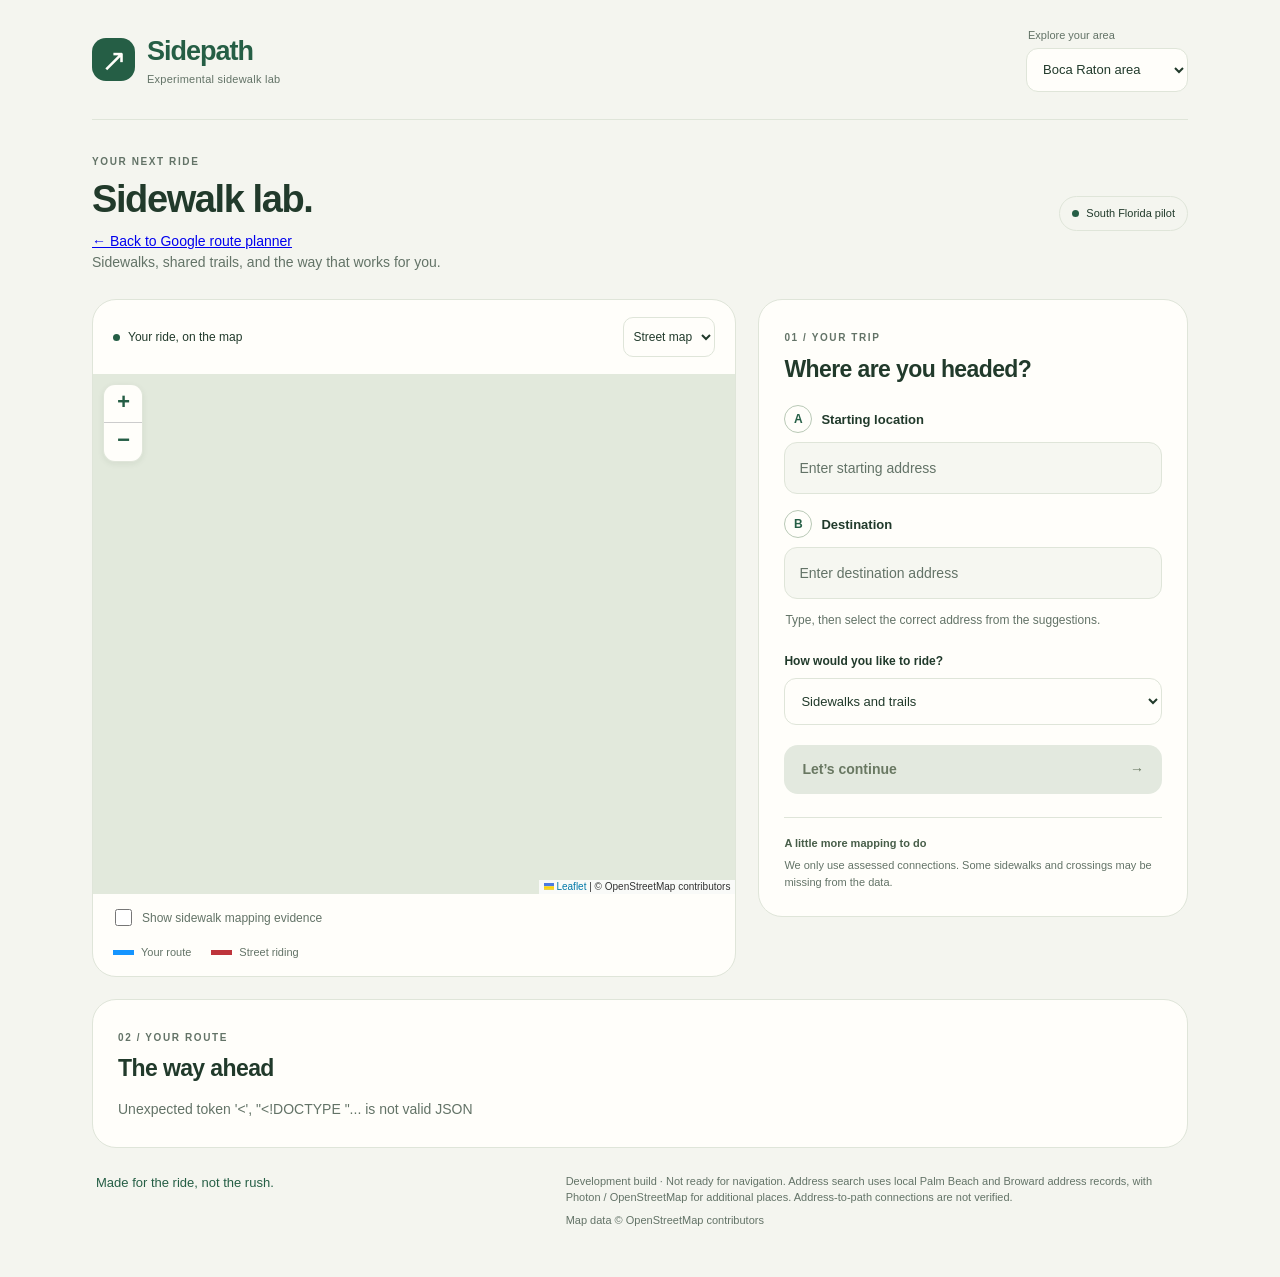
==== web/experimental.html @ 4f9e0a58 "Add Sidepath app with Google cycling routes and address autocomplete" ====
<!doctype html>
<html lang="en"><head><meta charset="utf-8"><meta name="viewport" content="width=device-width,initial-scale=1"><meta name="theme-color" content="#255e45"><title>Sidepath · Plan your ride</title><link rel="stylesheet" href="vendor/leaflet.css"><link rel="stylesheet" href="live.css"></head>
<body><main>
<header class="app-header"><a class="brand" href="/" aria-label="Sidepath home"><span class="brand-mark" aria-hidden="true">↗</span><span>Sidepath<span class="brand-caption">Experimental sidewalk lab</span></span></a><label class="region-picker"><span>Explore your area</span><select id="region" aria-label="Area"><option value="boca">Boca Raton area</option><option value="hollywood">Hollywood area</option></select></label></header>
<div class="page-heading"><div><p class="eyebrow">YOUR NEXT RIDE</p><h1>Sidewalk lab.</h1><p class="intro"><a href="/">← Back to Google route planner</a><br>Sidewalks, shared trails, and the way that works for you.</p></div><span class="pilot-badge"><span aria-hidden="true"></span>South Florida pilot</span></div>
<div class="planner-layout">
<div class="map-card"><div class="map-heading"><span><span class="map-dot" aria-hidden="true"></span>Your ride, on the map</span><select id="map-style" aria-label="Map style"><option value="street">Street map</option><option value="aerial">2026 aerial</option></select></div><div id="map" aria-label="Street map and routing network"></div><div class="map-tools"><label><input id="show-evidence" type="checkbox"> Show sidewalk mapping evidence</label><button id="fit-route" type="button" hidden>Show whole route</button></div><div class="map-legend" aria-label="Map legend"><span><i class="line selected"></i>Your route</span><span><i class="line street"></i>Street riding</span></div></div>
<section class="trip-card" aria-labelledby="trip-title"><div class="card-heading"><span class="step-label">01 / YOUR TRIP</span><h2 id="trip-title">Where are you headed?</h2></div>
<div class="address-fields"><div class="address-field"><label for="start-address"><span class="point-letter" aria-hidden="true">A</span>Starting location</label><input id="start-address" type="text" role="combobox" autocomplete="off" autocapitalize="words" spellcheck="false" aria-autocomplete="list" aria-controls="start-suggestions" aria-expanded="false" aria-describedby="start-search-status" placeholder="Enter starting address"><div id="start-suggestions" class="address-suggestions" role="listbox" aria-label="Starting location suggestions" hidden></div><p id="start-search-status" class="search-status" aria-live="polite"></p></div><div class="address-field"><label for="end-address"><span class="point-letter" aria-hidden="true">B</span>Destination</label><input id="end-address" type="text" role="combobox" autocomplete="off" autocapitalize="words" spellcheck="false" aria-autocomplete="list" aria-controls="end-suggestions" aria-expanded="false" aria-describedby="end-search-status" placeholder="Enter destination address"><div id="end-suggestions" class="address-suggestions" role="listbox" aria-label="Destination suggestions" hidden></div><p id="end-search-status" class="search-status" aria-live="polite"></p></div></div><p id="location-help" class="location-help">Type, then select the correct address from the suggestions.</p><div id="access"></div><a id="google-link" class="google-link" target="_blank" rel="noopener noreferrer" hidden>Open cycling directions in Google Maps ↗</a><p id="google-note" class="search-status" hidden>Google’s separate cycling route may include roads.</p>
<label class="mode-label" for="mode">How would you like to ride?</label><select id="mode"><option value="sidewalk">Sidewalks and trails</option><option value="bicycle">Bike roads are fine</option></select>
<button id="route" class="continue-button" disabled><span>Let’s continue</span><span aria-hidden="true">→</span></button>
<div class="coverage-note"><strong>A little more mapping to do</strong><p>We only use assessed connections. Some sidewalks and crossings may be missing from the data.</p></div>
</section>
</div>
<section class="route-card" aria-labelledby="route-heading"><div class="card-heading"><span class="step-label">02 / YOUR ROUTE</span><h2 id="route-heading">The way ahead</h2></div><div id="route-summary" hidden></div><div aria-live="polite"><p id="message">Loading coverage…</p><div id="choices"></div></div><ol id="directions"></ol></section>
<footer><span>Made for the ride, not the rush.</span><p>Development build · Not ready for navigation. Address search uses local Palm Beach and Broward address records, with Photon / OpenStreetMap for additional places. Address-to-path connections are not verified.</p><p>Map data © OpenStreetMap contributors</p></footer>
</main><script src="vendor/leaflet.js"></script><script src="address-search.js"></script><script src="imagery.js"></script><script src="live.js"></script></body></html>
---- web/vendor/leaflet.css ----
/* required styles */

.leaflet-pane,
.leaflet-tile,
.leaflet-marker-icon,
.leaflet-marker-shadow,
.leaflet-tile-container,
.leaflet-pane > svg,
.leaflet-pane > canvas,
.leaflet-zoom-box,
.leaflet-image-layer,
.leaflet-layer {
	position: absolute;
	left: 0;
	top: 0;
	}
.leaflet-container {
	overflow: hidden;
	}
.leaflet-tile,
.leaflet-marker-icon,
.leaflet-marker-shadow {
	-webkit-user-select: none;
	   -moz-user-select: none;
	        user-select: none;
	  -webkit-user-drag: none;
	}
/* Prevents IE11 from highlighting tiles in blue */
.leaflet-tile::selection {
	background: transparent;
}
/* Safari renders non-retina tile on retina better with this, but Chrome is worse */
.leaflet-safari .leaflet-tile {
	image-rendering: -webkit-optimize-contrast;
	}
/* hack that prevents hw layers "stretching" when loading new tiles */
.leaflet-safari .leaflet-tile-container {
	width: 1600px;
	height: 1600px;
	-webkit-transform-origin: 0 0;
	}
.leaflet-marker-icon,
.leaflet-marker-shadow {
	display: block;
	}
/* .leaflet-container svg: reset svg max-width decleration shipped in Joomla! (joomla.org) 3.x */
/* .leaflet-container img: map is broken in FF if you have max-width: 100% on tiles */
.leaflet-container .leaflet-overlay-pane svg {
	max-width: none !important;
	max-height: none !important;
	}
.leaflet-container .leaflet-marker-pane img,
.leaflet-container .leaflet-shadow-pane img,
.leaflet-container .leaflet-tile-pane img,
.leaflet-container img.leaflet-image-layer,
.leaflet-container .leaflet-tile {
	max-width: none !important;
	max-height: none !important;
	width: auto;
	padding: 0;
	}

.leaflet-container img.leaflet-tile {
	/* See: https://bugs.chromium.org/p/chromium/issues/detail?id=600120 */
	mix-blend-mode: plus-lighter;
}

.leaflet-container.leaflet-touch-zoom {
	-ms-touch-action: pan-x pan-y;
	touch-action: pan-x pan-y;
	}
.leaflet-container.leaflet-touch-drag {
	-ms-touch-action: pinch-zoom;
	/* Fallback for FF which doesn't support pinch-zoom */
	touch-action: none;
	touch-action: pinch-zoom;
}
.leaflet-container.leaflet-touch-drag.leaflet-touch-zoom {
	-ms-touch-action: none;
	touch-action: none;
}
.leaflet-container {
	-webkit-tap-highlight-color: transparent;
}
.leaflet-container a {
	-webkit-tap-highlight-color: rgba(51, 181, 229, 0.4);
}
.leaflet-tile {
	filter: inherit;
	visibility: hidden;
	}
.leaflet-tile-loaded {
	visibility: inherit;
	}
.leaflet-zoom-box {
	width: 0;
	height: 0;
	-moz-box-sizing: border-box;
	     box-sizing: border-box;
	z-index: 800;
	}
/* workaround for https://bugzilla.mozilla.org/show_bug.cgi?id=888319 */
.leaflet-overlay-pane svg {
	-moz-user-select: none;
	}

.leaflet-pane         { z-index: 400; }

.leaflet-tile-pane    { z-index: 200; }
.leaflet-overlay-pane { z-index: 400; }
.leaflet-shadow-pane  { z-index: 500; }
.leaflet-marker-pane  { z-index: 600; }
.leaflet-tooltip-pane   { z-index: 650; }
.leaflet-popup-pane   { z-index: 700; }

.leaflet-map-pane canvas { z-index: 100; }
.leaflet-map-pane svg    { z-index: 200; }

.leaflet-vml-shape {
	width: 1px;
	height: 1px;
	}
.lvml {
	behavior: url(#default#VML);
	display: inline-block;
	position: absolute;
	}


/* control positioning */

.leaflet-control {
	position: relative;
	z-index: 800;
	pointer-events: visiblePainted; /* IE 9-10 doesn't have auto */
	pointer-events: auto;
	}
.leaflet-top,
.leaflet-bottom {
	position: absolute;
	z-index: 1000;
	pointer-events: none;
	}
.leaflet-top {
	top: 0;
	}
.leaflet-right {
	right: 0;
	}
.leaflet-bottom {
	bottom: 0;
	}
.leaflet-left {
	left: 0;
	}
.leaflet-control {
	float: left;
	clear: both;
	}
.leaflet-right .leaflet-control {
	float: right;
	}
.leaflet-top .leaflet-control {
	margin-top: 10px;
	}
.leaflet-bottom .leaflet-control {
	margin-bottom: 10px;
	}
.leaflet-left .leaflet-control {
	margin-left: 10px;
	}
.leaflet-right .leaflet-control {
	margin-right: 10px;
	}


/* zoom and fade animations */

.leaflet-fade-anim .leaflet-popup {
	opacity: 0;
	-webkit-transition: opacity 0.2s linear;
	   -moz-transition: opacity 0.2s linear;
	        transition: opacity 0.2s linear;
	}
.leaflet-fade-anim .leaflet-map-pane .leaflet-popup {
	opacity: 1;
	}
.leaflet-zoom-animated {
	-webkit-transform-origin: 0 0;
	    -ms-transform-origin: 0 0;
	        transform-origin: 0 0;
	}
svg.leaflet-zoom-animated {
	will-change: transform;
}

.leaflet-zoom-anim .leaflet-zoom-animated {
	-webkit-transition: -webkit-transform 0.25s cubic-bezier(0,0,0.25,1);
	   -moz-transition:    -moz-transform 0.25s cubic-bezier(0,0,0.25,1);
	        transition:         transform 0.25s cubic-bezier(0,0,0.25,1);
	}
.leaflet-zoom-anim .leaflet-tile,
.leaflet-pan-anim .leaflet-tile {
	-webkit-transition: none;
	   -moz-transition: none;
	        transition: none;
	}

.leaflet-zoom-anim .leaflet-zoom-hide {
	visibility: hidden;
	}


/* cursors */

.leaflet-interactive {
	cursor: pointer;
	}
.leaflet-grab {
	cursor: -webkit-grab;
	cursor:    -moz-grab;
	cursor:         grab;
	}
.leaflet-crosshair,
.leaflet-crosshair .leaflet-interactive {
	cursor: crosshair;
	}
.leaflet-popup-pane,
.leaflet-control {
	cursor: auto;
	}
.leaflet-dragging .leaflet-grab,
.leaflet-dragging .leaflet-grab .leaflet-interactive,
.leaflet-dragging .leaflet-marker-draggable {
	cursor: move;
	cursor: -webkit-grabbing;
	cursor:    -moz-grabbing;
	cursor:         grabbing;
	}

/* marker & overlays interactivity */
.leaflet-marker-icon,
.leaflet-marker-shadow,
.leaflet-image-layer,
.leaflet-pane > svg path,
.leaflet-tile-container {
	pointer-events: none;
	}

.leaflet-marker-icon.leaflet-interactive,
.leaflet-image-layer.leaflet-interactive,
.leaflet-pane > svg path.leaflet-interactive,
svg.leaflet-image-layer.leaflet-interactive path {
	pointer-events: visiblePainted; /* IE 9-10 doesn't have auto */
	pointer-events: auto;
	}

/* visual tweaks */

.leaflet-container {
	background: #ddd;
	outline-offset: 1px;
	}
.leaflet-container a {
	color: #0078A8;
	}
.leaflet-zoom-box {
	border: 2px dotted #38f;
	background: rgba(255,255,255,0.5);
	}


/* general typography */
.leaflet-container {
	font-family: "Helvetica Neue", Arial, Helvetica, sans-serif;
	font-size: 12px;
	font-size: 0.75rem;
	line-height: 1.5;
	}


/* general toolbar styles */

.leaflet-bar {
	box-shadow: 0 1px 5px rgba(0,0,0,0.65);
	border-radius: 4px;
	}
.leaflet-bar a {
	background-color: #fff;
	border-bottom: 1px solid #ccc;
	width: 26px;
	height: 26px;
	line-height: 26px;
	display: block;
	text-align: center;
	text-decoration: none;
	color: black;
	}
.leaflet-bar a,
.leaflet-control-layers-toggle {
	background-position: 50% 50%;
	background-repeat: no-repeat;
	display: block;
	}
.leaflet-bar a:hover,
.leaflet-bar a:focus {
	background-color: #f4f4f4;
	}
.leaflet-bar a:first-child {
	border-top-left-radius: 4px;
	border-top-right-radius: 4px;
	}
.leaflet-bar a:last-child {
	border-bottom-left-radius: 4px;
	border-bottom-right-radius: 4px;
	border-bottom: none;
	}
.leaflet-bar a.leaflet-disabled {
	cursor: default;
	background-color: #f4f4f4;
	color: #bbb;
	}

.leaflet-touch .leaflet-bar a {
	width: 30px;
	height: 30px;
	line-height: 30px;
	}
.leaflet-touch .leaflet-bar a:first-child {
	border-top-left-radius: 2px;
	border-top-right-radius: 2px;
	}
.leaflet-touch .leaflet-bar a:last-child {
	border-bottom-left-radius: 2px;
	border-bottom-right-radius: 2px;
	}

/* zoom control */

.leaflet-control-zoom-in,
.leaflet-control-zoom-out {
	font: bold 18px 'Lucida Console', Monaco, monospace;
	text-indent: 1px;
	}

.leaflet-touch .leaflet-control-zoom-in, .leaflet-touch .leaflet-control-zoom-out  {
	font-size: 22px;
	}


/* layers control */

.leaflet-control-layers {
	box-shadow: 0 1px 5px rgba(0,0,0,0.4);
	background: #fff;
	border-radius: 5px;
	}
.leaflet-control-layers-toggle {
	background-image: url(images/layers.png);
	width: 36px;
	height: 36px;
	}
.leaflet-retina .leaflet-control-layers-toggle {
	background-image: url(images/layers-2x.png);
	background-size: 26px 26px;
	}
.leaflet-touch .leaflet-control-layers-toggle {
	width: 44px;
	height: 44px;
	}
.leaflet-control-layers .leaflet-control-layers-list,
.leaflet-control-layers-expanded .leaflet-control-layers-toggle {
	display: none;
	}
.leaflet-control-layers-expanded .leaflet-control-layers-list {
	display: block;
	position: relative;
	}
.leaflet-control-layers-expanded {
	padding: 6px 10px 6px 6px;
	color: #333;
	background: #fff;
	}
.leaflet-control-layers-scrollbar {
	overflow-y: scroll;
	overflow-x: hidden;
	padding-right: 5px;
	}
.leaflet-control-layers-selector {
	margin-top: 2px;
	position: relative;
	top: 1px;
	}
.leaflet-control-layers label {
	display: block;
	font-size: 13px;
	font-size: 1.08333em;
	}
.leaflet-control-layers-separator {
	height: 0;
	border-top: 1px solid #ddd;
	margin: 5px -10px 5px -6px;
	}

/* Default icon URLs */
.leaflet-default-icon-path { /* used only in path-guessing heuristic, see L.Icon.Default */
	background-image: url(images/marker-icon.png);
	}


/* attribution and scale controls */

.leaflet-container .leaflet-control-attribution {
	background: #fff;
	background: rgba(255, 255, 255, 0.8);
	margin: 0;
	}
.leaflet-control-attribution,
.leaflet-control-scale-line {
	padding: 0 5px;
	color: #333;
	line-height: 1.4;
	}
.leaflet-control-attribution a {
	text-decoration: none;
	}
.leaflet-control-attribution a:hover,
.leaflet-control-attribution a:focus {
	text-decoration: underline;
	}
.leaflet-attribution-flag {
	display: inline !important;
	vertical-align: baseline !important;
	width: 1em;
	height: 0.6669em;
	}
.leaflet-left .leaflet-control-scale {
	margin-left: 5px;
	}
.leaflet-bottom .leaflet-control-scale {
	margin-bottom: 5px;
	}
.leaflet-control-scale-line {
	border: 2px solid #777;
	border-top: none;
	line-height: 1.1;
	padding: 2px 5px 1px;
	white-space: nowrap;
	-moz-box-sizing: border-box;
	     box-sizing: border-box;
	background: rgba(255, 255, 255, 0.8);
	text-shadow: 1px 1px #fff;
	}
.leaflet-control-scale-line:not(:first-child) {
	border-top: 2px solid #777;
	border-bottom: none;
	margin-top: -2px;
	}
.leaflet-control-scale-line:not(:first-child):not(:last-child) {
	border-bottom: 2px solid #777;
	}

.leaflet-touch .leaflet-control-attribution,
.leaflet-touch .leaflet-control-layers,
.leaflet-touch .leaflet-bar {
	box-shadow: none;
	}
.leaflet-touch .leaflet-control-layers,
.leaflet-touch .leaflet-bar {
	border: 2px solid rgba(0,0,0,0.2);
	background-clip: padding-box;
	}


/* popup */

.leaflet-popup {
	position: absolute;
	text-align: center;
	margin-bottom: 20px;
	}
.leaflet-popup-content-wrapper {
	padding: 1px;
	text-align: left;
	border-radius: 12px;
	}
.leaflet-popup-content {
	margin: 13px 24px 13px 20px;
	line-height: 1.3;
	font-size: 13px;
	font-size: 1.08333em;
	min-height: 1px;
	}
.leaflet-popup-content p {
	margin: 17px 0;
	margin: 1.3em 0;
	}
.leaflet-popup-tip-container {
	width: 40px;
	height: 20px;
	position: absolute;
	left: 50%;
	margin-top: -1px;
	margin-left: -20px;
	overflow: hidden;
	pointer-events: none;
	}
.leaflet-popup-tip {
	width: 17px;
	height: 17px;
	padding: 1px;

	margin: -10px auto 0;
	pointer-events: auto;

	-webkit-transform: rotate(45deg);
	   -moz-transform: rotate(45deg);
	    -ms-transform: rotate(45deg);
	        transform: rotate(45deg);
	}
.leaflet-popup-content-wrapper,
.leaflet-popup-tip {
	background: white;
	color: #333;
	box-shadow: 0 3px 14px rgba(0,0,0,0.4);
	}
.leaflet-container a.leaflet-popup-close-button {
	position: absolute;
	top: 0;
	right: 0;
	border: none;
	text-align: center;
	width: 24px;
	height: 24px;
	font: 16px/24px Tahoma, Verdana, sans-serif;
	color: #757575;
	text-decoration: none;
	background: transparent;
	}
.leaflet-container a.leaflet-popup-close-button:hover,
.leaflet-container a.leaflet-popup-close-button:focus {
	color: #585858;
	}
.leaflet-popup-scrolled {
	overflow: auto;
	}

.leaflet-oldie .leaflet-popup-content-wrapper {
	-ms-zoom: 1;
	}
.leaflet-oldie .leaflet-popup-tip {
	width: 24px;
	margin: 0 auto;

	-ms-filter: "progid:DXImageTransform.Microsoft.Matrix(M11=0.70710678, M12=0.70710678, M21=-0.70710678, M22=0.70710678)";
	filter: progid:DXImageTransform.Microsoft.Matrix(M11=0.70710678, M12=0.70710678, M21=-0.70710678, M22=0.70710678);
	}

.leaflet-oldie .leaflet-control-zoom,
.leaflet-oldie .leaflet-control-layers,
.leaflet-oldie .leaflet-popup-content-wrapper,
.leaflet-oldie .leaflet-popup-tip {
	border: 1px solid #999;
	}


/* div icon */

.leaflet-div-icon {
	background: #fff;
	border: 1px solid #666;
	}


/* Tooltip */
/* Base styles for the element that has a tooltip */
.leaflet-tooltip {
	position: absolute;
	padding: 6px;
	background-color: #fff;
	border: 1px solid #fff;
	border-radius: 3px;
	color: #222;
	white-space: nowrap;
	-webkit-user-select: none;
	-moz-user-select: none;
	-ms-user-select: none;
	user-select: none;
	pointer-events: none;
	box-shadow: 0 1px 3px rgba(0,0,0,0.4);
	}
.leaflet-tooltip.leaflet-interactive {
	cursor: pointer;
	pointer-events: auto;
	}
.leaflet-tooltip-top:before,
.leaflet-tooltip-bottom:before,
.leaflet-tooltip-left:before,
.leaflet-tooltip-right:before {
	position: absolute;
	pointer-events: none;
	border: 6px solid transparent;
	background: transparent;
	content: "";
	}

/* Directions */

.leaflet-tooltip-bottom {
	margin-top: 6px;
}
.leaflet-tooltip-top {
	margin-top: -6px;
}
.leaflet-tooltip-bottom:before,
.leaflet-tooltip-top:before {
	left: 50%;
	margin-left: -6px;
	}
.leaflet-tooltip-top:before {
	bottom: 0;
	margin-bottom: -12px;
	border-top-color: #fff;
	}
.leaflet-tooltip-bottom:before {
	top: 0;
	margin-top: -12px;
	margin-left: -6px;
	border-bottom-color: #fff;
	}
.leaflet-tooltip-left {
	margin-left: -6px;
}
.leaflet-tooltip-right {
	margin-left: 6px;
}
.leaflet-tooltip-left:before,
.leaflet-tooltip-right:before {
	top: 50%;
	margin-top: -6px;
	}
.leaflet-tooltip-left:before {
	right: 0;
	margin-right: -12px;
	border-left-color: #fff;
	}
.leaflet-tooltip-right:before {
	left: 0;
	margin-left: -12px;
	border-right-color: #fff;
	}

/* Printing */

@media print {
	/* Prevent printers from removing background-images of controls. */
	.leaflet-control {
		-webkit-print-color-adjust: exact;
		print-color-adjust: exact;
		}
	}
---- web/live.css ----
:root{--forest:#255e45;--forest-dark:#18442f;--ink:#213a2b;--muted:#637367;--cream:#f4f5ef;--surface:#fffefa;--sage:#e9efe4;--line:#dfe5d9;--red:#be343b;--red-soft:#fff1ef;--radius:24px;color-scheme:light;font-family:-apple-system,BlinkMacSystemFont,'Segoe UI',sans-serif;color:var(--ink);background:var(--cream)}
*{box-sizing:border-box}body{margin:0;font-size:15px;line-height:1.5}button,input,select{font:inherit}button,select{cursor:pointer}button{min-height:48px}button:focus-visible,select:focus-visible,a:focus-visible{outline:3px solid #8caa61;outline-offset:4px}button,select,a{touch-action:manipulation}button{transition:background-color .16s ease,border-color .16s ease,color .16s ease}button:disabled{cursor:not-allowed}main{max-width:1160px;margin:auto;padding:0 32px 24px}.app-header{display:flex;justify-content:space-between;align-items:center;gap:24px;padding:27px 0;border-bottom:1px solid var(--line)}.brand{display:flex;align-items:center;gap:12px;text-decoration:none;color:var(--forest);font-size:27px;font-weight:650;letter-spacing:-1px}.brand-mark{width:43px;height:43px;background:var(--forest);color:#fffefa;border-radius:14px;display:grid;place-items:center;font-size:31px;font-weight:400}.brand-caption{display:block;font-size:11px;letter-spacing:.25px;font-weight:500;color:var(--muted)}.region-picker{display:grid;gap:4px}.region-picker>span{font-size:11px;color:var(--muted);padding-left:2px}.region-picker select{border:1px solid var(--line);border-radius:12px;background:var(--surface);color:var(--ink);padding:10px 30px 10px 12px;min-height:44px;font-size:13px}.page-heading{display:flex;justify-content:space-between;gap:20px;align-items:center;padding:34px 0 26px}.eyebrow,.step-label{font-size:10px;font-weight:650;letter-spacing:1.6px;color:var(--muted)}.eyebrow{margin:0 0 9px}h1{font-size:38px;line-height:1.12;letter-spacing:-1.4px;margin:0;font-weight:600}.intro{color:var(--muted);margin:11px 0 0;font-size:14px}.pilot-badge{display:flex;align-items:center;gap:7px;border:1px solid var(--line);border-radius:30px;padding:8px 12px;font-size:11px;white-space:nowrap}.pilot-badge>span,.map-dot{width:7px;height:7px;background:var(--forest);border-radius:50%;display:inline-block}.planner-layout{display:grid;grid-template-columns:minmax(0,1.5fr) minmax(310px,1fr);gap:22px;align-items:start}.map-card,.trip-card,.route-card{background:var(--surface);border:1px solid var(--line);border-radius:var(--radius)}.map-heading{display:flex;justify-content:space-between;align-items:center;gap:10px;padding:17px 20px;font-size:12px}.map-heading>span:first-child{display:flex;align-items:center;gap:8px}.map-hint{color:var(--muted);font-size:11px}#map{height:458px;background:#e2e9dc;z-index:0}.map-legend{display:flex;flex-wrap:wrap;gap:12px 20px;padding:15px 20px;font-size:11px;color:var(--muted)}.map-legend span{display:flex;align-items:center;gap:7px}.line{display:inline-block;width:21px;height:0;border-top:3px solid #699578}.line.selected{border-color:var(--forest);border-top-width:5px}.line.street{border-color:var(--red);border-top-width:5px}.trip-card{padding:25px}.card-heading{margin-bottom:22px}h2{font-size:23px;line-height:1.25;letter-spacing:-.6px;margin:7px 0 0;font-weight:600}.locations{display:grid;gap:9px}.locations button{display:flex;align-items:center;gap:12px;width:100%;padding:14px;background:#f6f7f1;color:var(--ink);border:1px solid var(--line);border-radius:15px;text-align:left;min-height:80px}.locations button[aria-pressed=true]{background:var(--sage);border-color:var(--forest);box-shadow:inset 0 0 0 1px var(--forest)}.point-letter{width:28px;height:28px;border:1px solid #b9c9b6;border-radius:50%;display:grid;place-items:center;flex:none;color:var(--forest);font-size:12px}.location-copy{min-width:0;flex:1}.location-copy strong{display:block;font-size:13px;font-weight:600}.location-copy>span{display:block;font-size:12px;color:var(--muted);margin-top:4px;overflow-wrap:anywhere}.location-action{color:var(--forest);font-size:19px}.location-help{font-size:12px;line-height:1.5;margin:12px 1px 23px;color:var(--muted)}.mode-label{display:block;font-size:12px;font-weight:600;margin-bottom:8px}#mode{width:100%;padding:13px 30px 13px 12px;background:var(--surface);border:1px solid var(--line);border-radius:12px;color:var(--ink);font-size:13px;min-height:47px}.continue-button{margin-top:20px;display:flex;justify-content:space-between;align-items:center;width:100%;padding:14px 18px;border:0;border-radius:14px;background:var(--forest);color:#fffefa;font-size:14px;font-weight:600}.continue-button:disabled{background:#e3e9df;color:#697862}.continue-button:not(:disabled):hover{background:var(--forest-dark)}.coverage-note{border-top:1px solid var(--line);margin-top:23px;padding-top:17px;color:var(--muted);font-size:11px}.coverage-note strong{font-weight:600;color:#485e49}.coverage-note p{margin:5px 0 0;line-height:1.55}#access:empty{display:none}#access{margin:0 0 20px;display:grid;gap:6px}#access button{width:100%;padding:12px;text-align:left;background:var(--sage);color:var(--ink);border:1px solid var(--line);border-radius:10px;font-size:12px}#access button:hover{border-color:var(--forest)}.route-card{margin-top:22px;padding:25px}.route-card .card-heading{margin-bottom:15px}#message{white-space:pre-line;color:var(--muted);font-size:14px;margin:0;line-height:1.7}#choices:empty,#directions:empty{display:none}#choices button{background:var(--forest);color:#fff;border:0;border-radius:12px;padding:12px 16px;margin-top:14px}#directions{list-style:none;counter-reset:directions;padding:0;margin:24px 0 0}#directions li{counter-increment:directions;display:flex;align-items:baseline;gap:12px;border-top:1px solid var(--line);padding:14px 8px;font-size:13px}#directions li::before{content:counter(directions,decimal-leading-zero);font-size:11px;color:var(--muted);font-variant-numeric:tabular-nums}#directions li.road{background:var(--red-soft);color:var(--red);border-left:3px solid var(--red);border-radius:8px;margin:6px 0}footer{display:grid;grid-template-columns:1fr 1.4fr;gap:6px 28px;color:var(--muted);padding:25px 4px;font-size:11px}footer>span{font-size:13px;color:var(--forest)}footer p{margin:0}footer p:last-child{grid-column:2}.leaflet-container{font-family:inherit}.leaflet-control-zoom{border:1px solid var(--line)!important;box-shadow:0 2px 6px #20392312!important;border-radius:12px!important;overflow:hidden}.leaflet-control-zoom a{color:var(--forest)!important;background:var(--surface)!important;width:38px!important;height:38px!important;line-height:38px!important}.leaflet-control-attribution{font-size:10px!important}.leaflet-tooltip{font-family:inherit;border-radius:9px;padding:7px 10px}
@media(max-width:850px){main{padding:0 20px 20px}.planner-layout{grid-template-columns:minmax(0,1fr)}#map{height:380px}.trip-card{padding:23px}.locations{grid-template-columns:1fr 1fr}.pilot-badge{display:none}.page-heading{padding:26px 0 22px}.map-card{max-width:100%}}
@media(max-width:480px){main{padding:0 14px 18px}.app-header{padding:20px 0;gap:12px}.brand{font-size:24px;gap:8px}.brand-mark{width:35px;height:38px;font-size:27px;border-radius:12px}.brand-caption{font-size:10px}.region-picker select{font-size:12px;padding:9px 20px 9px 8px;max-width:162px}.region-picker>span{font-size:10px}h1{font-size:32px}.intro{font-size:13px}.map-hint{display:none}#map{height:330px}.map-heading{padding:14px 16px}.map-legend{padding:13px 15px;gap:12px;font-size:10px}.locations{grid-template-columns:1fr}.trip-card,.route-card{padding:21px}.planner-layout{gap:16px}.route-card{margin-top:16px}footer{display:block;padding:23px 4px}footer p{margin-top:10px}}
@media(prefers-reduced-motion:reduce){button{transition:none}}
.address-fields{display:grid;gap:16px}.address-field{min-width:0}.address-field>label{display:flex;align-items:center;gap:9px;font-weight:600;font-size:13px;margin-bottom:9px}.address-field input{width:100%;min-height:51px;padding:13px 14px;border:1px solid var(--line);border-radius:13px;background:#f6f7f1;color:var(--ink);font:inherit;font-size:16px}.address-field input:focus{outline:2px solid var(--forest);outline-offset:1px;background:var(--surface)}.address-field input::placeholder{color:var(--muted);font-size:14px}.address-suggestions{border:1px solid var(--line);border-radius:13px;background:var(--surface);margin-top:7px}.address-suggestions[hidden]{display:none}.address-option{display:block;width:100%;text-align:left;padding:12px;border:0;border-bottom:1px solid var(--line);background:transparent;color:var(--ink)}.address-option:last-child{border-bottom:0}.address-option:hover,.address-option[aria-selected=true]{background:var(--sage)}.address-option strong{display:block;font-size:13px;font-weight:500;overflow-wrap:anywhere}.address-option span{display:block;font-size:11px;color:var(--muted);margin-top:4px}.search-status{font-size:11px;color:var(--muted);margin:7px 1px 0;overflow-wrap:anywhere}.search-status:empty{display:none}.access-picker label{display:block;font-size:13px;margin:12px 0 6px}.access-picker select{width:100%;padding:12px;background:var(--surface);border:1px solid var(--line);border-radius:10px;color:var(--ink)}

#map-style{width:auto;max-width:130px;min-height:40px;border:1px solid var(--line);border-radius:10px;background:var(--surface);color:var(--ink);font-size:12px;padding:5px}.map-heading{gap:10px}
/* Route presentation: stable document flow, no scroll transforms or filters. */
#map{height:520px}.line.selected{border-color:#1595ff}.map-tools{display:flex;align-items:center;justify-content:space-between;gap:10px;padding:12px 18px 0;color:var(--muted);font-size:12px}.map-tools label{display:flex;align-items:center;gap:7px}.map-tools input{accent-color:var(--forest);width:17px;height:17px}.map-tools button{border:1px solid var(--line);background:white;border-radius:9px;padding:6px 10px;font-size:12px;min-height:36px}.route-pin{display:grid;place-items:center;background:white;color:#17406a;border:3px solid #136bd2;border-radius:50%;font-weight:750;box-shadow:0 2px 5px #0003}.route-time{background:white;color:#0754b8;border:1px solid #dbe7f2;font-size:17px;font-weight:650;padding:10px 14px}.google-link{display:block;margin:0 0 5px;font-size:13px;color:#1468ba;text-decoration:none}.google-link[hidden],#google-note[hidden],[hidden]{display:none!important}#google-note{margin-bottom:18px}#route-summary{display:grid;grid-template-columns:repeat(3,1fr);gap:12px;margin:18px 0 20px}#route-summary strong{display:block;font-size:27px;letter-spacing:-.6px;color:#1c4f77}#route-summary span{font-size:12px;color:var(--muted)}#directions li{padding:0;display:block}#directions li::before{display:none}#directions button{display:flex;align-items:center;gap:17px;width:100%;border:0;background:transparent;text-align:left;color:inherit;padding:19px 5px}#directions button:hover{background:#f1f6f8}.turn-icon{font-size:30px;width:38px;flex:none;color:#1468ba;text-align:center}.direction-copy{flex:1;min-width:0}.direction-copy strong{display:block;font-size:15px;font-weight:550}.direction-copy small{display:block;font-size:11px;color:var(--muted);margin-top:5px}.step-distance{font-size:14px;font-weight:600;white-space:nowrap}.road .turn-icon{color:#bb2430}@media(max-width:600px){#map{height:430px}#route-summary strong{font-size:24px}#directions button{gap:10px}.direction-copy strong{font-size:14px}.map-heading{padding:12px}.map-tools{align-items:flex-start;flex-wrap:wrap}.route-card{padding:20px}}
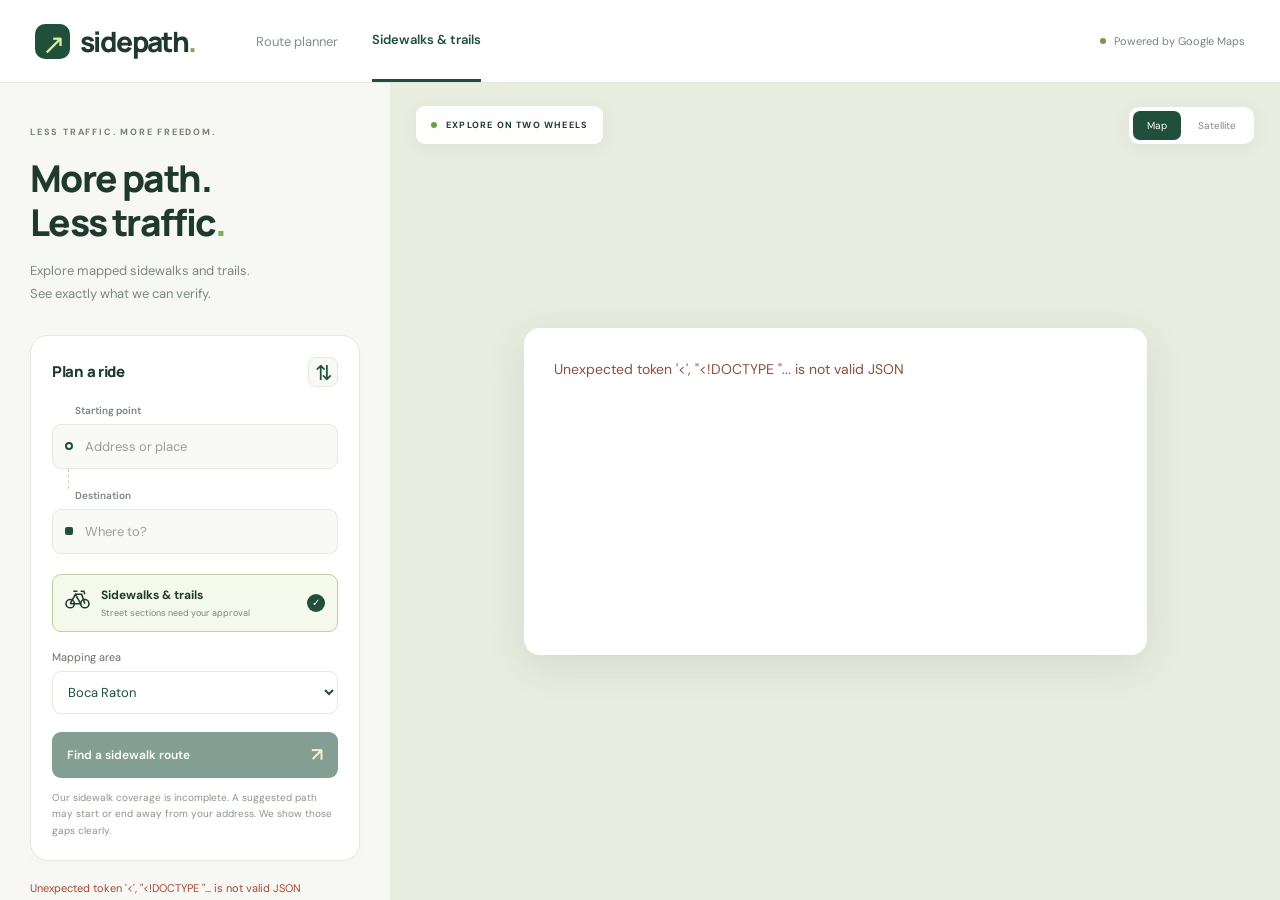
==== commit 33042f00: "Replace sidewalk lab with Google map planner and automatic mapped-route search" ====
--- a/web/experimental.html
+++ b/web/experimental.html
@@ -1,17 +1,18 @@
 <!doctype html>
-<html lang="en"><head><meta charset="utf-8"><meta name="viewport" content="width=device-width,initial-scale=1"><meta name="theme-color" content="#255e45"><title>Sidepath · Plan your ride</title><link rel="stylesheet" href="vendor/leaflet.css"><link rel="stylesheet" href="live.css"></head>
-<body><main>
-<header class="app-header"><a class="brand" href="/" aria-label="Sidepath home"><span class="brand-mark" aria-hidden="true">↗</span><span>Sidepath<span class="brand-caption">Experimental sidewalk lab</span></span></a><label class="region-picker"><span>Explore your area</span><select id="region" aria-label="Area"><option value="boca">Boca Raton area</option><option value="hollywood">Hollywood area</option></select></label></header>
-<div class="page-heading"><div><p class="eyebrow">YOUR NEXT RIDE</p><h1>Sidewalk lab.</h1><p class="intro"><a href="/">← Back to Google route planner</a><br>Sidewalks, shared trails, and the way that works for you.</p></div><span class="pilot-badge"><span aria-hidden="true"></span>South Florida pilot</span></div>
-<div class="planner-layout">
-<div class="map-card"><div class="map-heading"><span><span class="map-dot" aria-hidden="true"></span>Your ride, on the map</span><select id="map-style" aria-label="Map style"><option value="street">Street map</option><option value="aerial">2026 aerial</option></select></div><div id="map" aria-label="Street map and routing network"></div><div class="map-tools"><label><input id="show-evidence" type="checkbox"> Show sidewalk mapping evidence</label><button id="fit-route" type="button" hidden>Show whole route</button></div><div class="map-legend" aria-label="Map legend"><span><i class="line selected"></i>Your route</span><span><i class="line street"></i>Street riding</span></div></div>
-<section class="trip-card" aria-labelledby="trip-title"><div class="card-heading"><span class="step-label">01 / YOUR TRIP</span><h2 id="trip-title">Where are you headed?</h2></div>
-<div class="address-fields"><div class="address-field"><label for="start-address"><span class="point-letter" aria-hidden="true">A</span>Starting location</label><input id="start-address" type="text" role="combobox" autocomplete="off" autocapitalize="words" spellcheck="false" aria-autocomplete="list" aria-controls="start-suggestions" aria-expanded="false" aria-describedby="start-search-status" placeholder="Enter starting address"><div id="start-suggestions" class="address-suggestions" role="listbox" aria-label="Starting location suggestions" hidden></div><p id="start-search-status" class="search-status" aria-live="polite"></p></div><div class="address-field"><label for="end-address"><span class="point-letter" aria-hidden="true">B</span>Destination</label><input id="end-address" type="text" role="combobox" autocomplete="off" autocapitalize="words" spellcheck="false" aria-autocomplete="list" aria-controls="end-suggestions" aria-expanded="false" aria-describedby="end-search-status" placeholder="Enter destination address"><div id="end-suggestions" class="address-suggestions" role="listbox" aria-label="Destination suggestions" hidden></div><p id="end-search-status" class="search-status" aria-live="polite"></p></div></div><p id="location-help" class="location-help">Type, then select the correct address from the suggestions.</p><div id="access"></div><a id="google-link" class="google-link" target="_blank" rel="noopener noreferrer" hidden>Open cycling directions in Google Maps ↗</a><p id="google-note" class="search-status" hidden>Google’s separate cycling route may include roads.</p>
-<label class="mode-label" for="mode">How would you like to ride?</label><select id="mode"><option value="sidewalk">Sidewalks and trails</option><option value="bicycle">Bike roads are fine</option></select>
-<button id="route" class="continue-button" disabled><span>Let’s continue</span><span aria-hidden="true">→</span></button>
-<div class="coverage-note"><strong>A little more mapping to do</strong><p>We only use assessed connections. Some sidewalks and crossings may be missing from the data.</p></div>
-</section>
-</div>
-<section class="route-card" aria-labelledby="route-heading"><div class="card-heading"><span class="step-label">02 / YOUR ROUTE</span><h2 id="route-heading">The way ahead</h2></div><div id="route-summary" hidden></div><div aria-live="polite"><p id="message">Loading coverage…</p><div id="choices"></div></div><ol id="directions"></ol></section>
-<footer><span>Made for the ride, not the rush.</span><p>Development build · Not ready for navigation. Address search uses local Palm Beach and Broward address records, with Photon / OpenStreetMap for additional places. Address-to-path connections are not verified.</p><p>Map data © OpenStreetMap contributors</p></footer>
-</main><script src="vendor/leaflet.js"></script><script src="address-search.js"></script><script src="imagery.js"></script><script src="live.js"></script></body></html>
+<html lang="en"><head><meta charset="utf-8"><meta name="viewport" content="width=device-width,initial-scale=1"><meta name="theme-color" content="#142c24"><title>Sidepath — A better way to ride</title><link rel="stylesheet" href="website.css"></head>
+<body data-planner="sidewalk">
+<header><a class="brand" href="/" aria-label="Sidepath home"><span class="brand-icon">↗</span>sidepath<span class="brand-period">.</span></a><nav aria-label="Main navigation"><a href="/">Route planner</a><span class="active">Sidewalks &amp; trails</span></nav><span class="header-note"><i></i>Powered by Google Maps</span></header>
+<main><aside class="planner">
+<div class="intro"><span class="eyebrow">LESS TRAFFIC. MORE FREEDOM.</span><h1>More path. <br>Less traffic<span>.</span></h1><p>Explore mapped sidewalks and trails. <br>See exactly what we can verify.</p></div>
+<form id="trip-form">
+<div class="trip-heading"><h2>Plan a ride</h2><button id="swap" type="button" aria-label="Swap start and destination" title="Swap locations">⇅</button></div>
+<div class="locations"><div class="field"><label for="start">Starting point</label><span class="location-dot start-dot"></span><input id="start" autocomplete="off" role="combobox" aria-autocomplete="list" aria-expanded="false" aria-controls="start-results" placeholder="Address or place"><div id="start-results" class="suggestions" role="listbox" hidden></div></div><div class="connection"></div><div class="field"><label for="end">Destination</label><span class="location-dot end-dot"></span><input id="end" autocomplete="off" role="combobox" aria-autocomplete="list" aria-expanded="false" aria-controls="end-results" placeholder="Where to?"><div id="end-results" class="suggestions" role="listbox" hidden></div></div></div>
+<div class="ride-mode"><span class="bike-icon" aria-hidden="true"><svg width="25" height="25" viewBox="0 0 24 24" fill="none" stroke="currentColor" stroke-width="1.5"><circle cx="5" cy="16" r="4"/><circle cx="19" cy="16" r="4"/><path d="m5 16 5-9 5 9H5m5-9h6l3 9M8 4h4m3 0h3l1 3"/></svg></span><div><strong>Sidewalks &amp; trails</strong><span>Street sections need your approval</span></div><span class="mode-check">✓</span></div>
+<label class="area-label" for="sidewalk-area">Mapping area</label><select id="sidewalk-area"><option value="boca">Boca Raton</option><option value="hollywood">Hollywood</option></select><button class="primary" id="find" type="submit" disabled>Find a sidewalk route <span>↗</span></button>
+<p class="route-disclosure">Our sidewalk coverage is incomplete. A suggested path may start or end away from your address. We show those gaps clearly.</p>
+</form>
+<section class="results" aria-live="polite"><p id="status" class="status">Loading Google Maps…</p><div id="route-options"></div><div id="route-details" hidden><div class="details-heading"><h2>Your directions</h2><button type="button" id="fit">Fit route ↗</button></div><ol id="directions"></ol><a id="open-google" class="open-google" target="_blank" rel="noopener noreferrer">See a separate Google cycling route ↗</a><p id="warnings" class="route-disclosure"></p></div></section>
+<div class="sidebar-footer"><span class="mini-mark">↗</span><p>A little adventure.<br>A better everyday ride.</p><span class="footer-label">SIDEPATH / 2026</span></div>
+</aside>
+<section class="map-shell" aria-label="Google cycling map"><div id="map"></div><div class="map-overlay top"><span class="map-label"><i></i>EXPLORE ON TWO WHEELS</span><div class="map-switch" role="group" aria-label="Map style"><button id="street" type="button" class="selected">Map</button><button id="satellite" type="button">Satellite</button></div></div><div class="map-caption"><span class="caption-icon">↗</span><div><strong>Take the scenic way.</strong><span>Choose a destination. We’ll find the ride.</span></div></div><div id="map-error" hidden></div></section>
+</main><script src="website.js"></script></body></html>
--- a/web/website.css
+++ b/web/website.css
@@ -0,0 +1,4 @@
+@import url('https://fonts.googleapis.com/css2?family=DM+Sans:wght@400;500;600;700&family=Manrope:wght@400;500;600;700;800&display=swap');
+:root{font-family:'DM Sans',sans-serif;color:#20392f;background:#f7f8f4;font-synthesis:none;--green:#204f3b;--lime:#d9ef9d;--muted:#79857c;--line:#e4e8de}*{box-sizing:border-box}body{margin:0}button,input{font:inherit}button,a,input{-webkit-tap-highlight-color:transparent}button{cursor:pointer}button:disabled{cursor:not-allowed}a{color:inherit}button:focus-visible,a:focus-visible,input:focus-visible{outline:3px solid #90b755;outline-offset:3px}[hidden]{display:none!important}header{height:83px;background:#fff;display:flex;align-items:center;padding:0 35px;gap:60px;border-bottom:1px solid var(--line)}.brand{display:flex;align-items:center;font-family:Manrope,sans-serif;font-size:28px;font-weight:800;letter-spacing:-1.6px;text-decoration:none}.brand-icon{background:var(--green);color:var(--lime);width:35px;height:35px;display:grid;place-items:center;border-radius:10px;margin-right:10px;font-size:28px;font-weight:400}.brand-period{color:#81a250}nav{display:flex;height:100%;gap:34px;align-items:center;font-size:13px;color:#849087}nav a{text-decoration:none}nav .active{height:100%;display:flex;align-items:center;border-bottom:3px solid var(--green);font-weight:600;color:var(--green)}nav small{font-size:8px;padding:4px 5px;border-radius:4px;background:#eef2e8;letter-spacing:.7px;margin-left:5px}.header-note{margin-left:auto;font-size:11px;color:#79857c;display:flex;gap:8px;align-items:center}i{display:inline-block;width:6px;height:6px;background:#729b51;border-radius:50%}main{display:grid;grid-template-columns:390px minmax(0,1fr);min-height:calc(100vh - 83px)}.planner{padding:36px 30px 20px;overflow:auto;max-height:calc(100vh - 83px)}.eyebrow{font-size:9px;letter-spacing:1.8px;font-weight:700;color:#75816a}h1{font-family:Manrope,sans-serif;font-size:37px;font-weight:800;line-height:1.2;letter-spacing:-1.6px;margin:16px 0 14px}h1 span{color:#86ab53}.intro p{color:#7d887f;font-size:13px;line-height:1.8;margin:0 0 29px}form{background:#fff;border:1px solid var(--line);border-radius:18px;padding:21px;box-shadow:0 5px 18px #20392f04}.trip-heading,.details-heading{display:flex;align-items:center;justify-content:space-between;margin-bottom:17px}h2{font-family:Manrope,sans-serif;font-size:15px;letter-spacing:-.3px;margin:0;font-weight:800}#swap{border:1px solid var(--line);background:#f8faf5;border-radius:8px;width:30px;height:30px;color:var(--green);font-size:21px}.locations{position:relative}.field{position:relative}.field label{font-size:10px;font-weight:600;color:#7b867e;display:block;margin:0 0 7px 23px}.field input{padding:12px 12px 12px 32px;font-size:13px;border:1px solid var(--line);border-radius:9px;width:100%;background:#f9faf7;color:#20392f;height:45px}.field input::placeholder{color:#98a097}.location-dot{position:absolute;top:38px;left:13px;width:8px;height:8px;border:2px solid var(--green);z-index:1}.start-dot{border-radius:50%}.end-dot{background:var(--green);border-radius:2px}.connection{height:20px;margin-left:16px;border-left:1px dashed #c8d2c1}.ride-mode{margin-top:20px;border:1px solid #bfd29e;border-radius:9px;background:#f5f9ec;padding:12px;display:flex;align-items:center;gap:11px}.bike-icon{font-size:23px}.ride-mode strong{font-size:12px;display:block}.ride-mode div>span{font-size:9px;color:#7b886e;display:block;margin-top:4px}.mode-check{margin-left:auto;width:18px;height:18px;background:var(--green);color:#fff;border-radius:50%;display:grid;place-items:center;font-size:10px}.primary{border:0;border-radius:9px;width:100%;display:flex;justify-content:space-between;align-items:center;padding:15px;background:var(--green);color:white;font-size:12px;font-weight:600;margin-top:18px}.primary span{font-size:19px;line-height:12px;color:var(--lime)}.primary:disabled{opacity:.55}.route-disclosure{font-size:10px;color:#8c958a;line-height:1.65;margin:12px 0 0}.route-disclosure a{color:#577440}.sidebar-footer{border-top:1px solid var(--line);display:flex;align-items:center;gap:12px;padding-top:21px;margin-top:26px}.mini-mark{width:28px;height:28px;border-radius:50%;display:grid;place-items:center;background:#e9efdf;font-size:19px;color:#6f8859}.sidebar-footer p{font-size:10px;line-height:1.7;margin:0;color:#74836d}.footer-label{font-size:7px;letter-spacing:1px;margin-left:auto;color:#9da694}.map-shell{position:relative;min-width:0;height:calc(100vh - 83px);background:#e8ede0;overflow:hidden}#map{height:100%;width:100%}.map-overlay{position:absolute;z-index:2;left:26px;right:26px;pointer-events:none}.map-overlay.top{top:23px;display:flex;align-items:center;justify-content:space-between;gap:12px}.map-label{display:flex;align-items:center;gap:9px;background:#fffffff2;box-shadow:0 3px 20px #213a2b10;padding:13px 15px;border-radius:9px;font-size:9px;font-weight:700;letter-spacing:1.2px}.map-switch{display:flex;gap:3px;background:#fff;padding:4px;border-radius:10px;box-shadow:0 3px 20px #213a2b10;pointer-events:auto}.map-switch button{padding:8px 14px;background:white;border:0;border-radius:7px;font-size:10px;color:#7f897c}.map-switch button.selected{background:var(--green);color:white}.map-caption{position:absolute;bottom:42px;left:26px;display:flex;align-items:center;gap:14px;background:#fffffff0;padding:16px 22px;border-radius:13px;box-shadow:0 5px 20px #213a2b10;pointer-events:none}.caption-icon{font-size:26px;background:#e7efd9;border-radius:10px;width:40px;height:40px;display:grid;place-items:center;color:#6e8852}.map-caption strong{font-family:Manrope,sans-serif;font-size:13px;display:block;font-weight:800}.map-caption div>span{font-size:10px;display:block;color:#8d9786;margin-top:5px}.suggestions{position:absolute;top:100%;left:0;right:0;z-index:10;background:white;border-radius:10px;box-shadow:0 8px 25px #23392e25;border:1px solid var(--line);overflow:hidden}.suggestions button{display:block;width:100%;text-align:left;padding:13px;border:0;background:white;border-bottom:1px solid var(--line);color:#263c2d}.suggestions button:hover,.suggestions button:focus{background:#edf4e4}.suggestions strong{display:block;font-size:12px}.suggestions small{display:block;color:#7c8777;font-size:10px;margin-top:4px}.suggestions .search-note{padding:12px;color:#79857c;font-size:11px;display:block}.results{margin-top:18px}.status{font-size:11px;color:#6e7d69;line-height:1.7;margin:0}.status.error{color:#a34833}#route-options{display:grid;gap:8px;margin-top:12px}.route-option{background:#fff;border:1px solid var(--line);border-radius:12px;display:flex;justify-content:space-between;align-items:center;text-align:left;padding:14px;color:var(--green)}.route-option.selected{border-color:#93b566;background:#f0f6e5}.route-option strong{font-size:20px;display:block;letter-spacing:-.6px}.route-option small{display:block;font-size:10px;color:#819175;margin-top:4px}.route-option>span:last-child{font-size:13px}.details-heading{margin:23px 0 10px}.details-heading button{background:none;border:0;font-size:10px;color:#65814c}#directions{padding:0;list-style:none;margin:0}#directions li{padding:12px 0;border-bottom:1px solid var(--line);display:flex;gap:10px;font-size:11px;line-height:1.65}#directions .step-number{flex-shrink:0;display:grid;place-items:center;width:23px;height:23px;background:#e9efdf;border-radius:7px;font-size:10px}#directions small{display:block;color:#8c9885;font-size:10px}.open-google{display:block;padding:14px;background:var(--green);border-radius:9px;font-size:11px;color:white;text-align:center;text-decoration:none;margin-top:17px}#map-error{position:absolute;inset:30% 15%;padding:30px;background:#fff;border-radius:16px;color:#8b503b;font-size:14px;line-height:1.7;box-shadow:0 10px 40px #223c231c}@media(min-width:1500px){main{grid-template-columns:430px 1fr}.planner{padding:40px}}@media(max-width:800px){header{height:68px;padding:0 20px;gap:25px}.brand{font-size:24px}.header-note{display:none}nav{gap:16px;font-size:11px}main{display:flex;flex-direction:column}.planner{max-height:none;padding:25px 20px;order:2}.intro h1{font-size:30px}.intro p{margin-bottom:18px}.map-shell{height:45vh;min-height:300px;order:1}.map-label{display:none}.map-overlay.top{justify-content:flex-end;top:15px;right:15px}.map-caption{bottom:26px;left:15px;padding:12px}.sidebar-footer{margin-bottom:15px}.map-caption div>span{display:none}.map-caption strong{font-size:11px}form{padding:20px}.intro br{display:none}}@media(prefers-reduced-motion:reduce){*{scroll-behavior:auto!important}}
+
+.area-label{display:block;font-size:11px;color:#63765f;margin:18px 0 7px}#sidewalk-area{width:100%;padding:11px;border:1px solid var(--line);border-radius:9px;background:#fff;color:var(--green);font:inherit;font-size:13px}.coverage-card{background:#fff8e7;border:1px solid #eadbb1;border-radius:12px;padding:15px;font-size:12px;line-height:1.6;color:#6c542d;margin:16px 0}.coverage-card strong{display:block;font-size:14px;margin-bottom:6px}.coverage-card p{margin:6px 0}.street-choice{border:1px solid #cb6262;color:#922c2c;background:#fff5f3;border-radius:10px;padding:12px;text-align:left;width:100%;margin:8px 0;font:inherit;font-size:12px}#directions li.road{border-left:3px solid #dc303b;background:#fff3f1;padding-left:8px}body[data-planner="sidewalk"] .map-caption{display:none}
